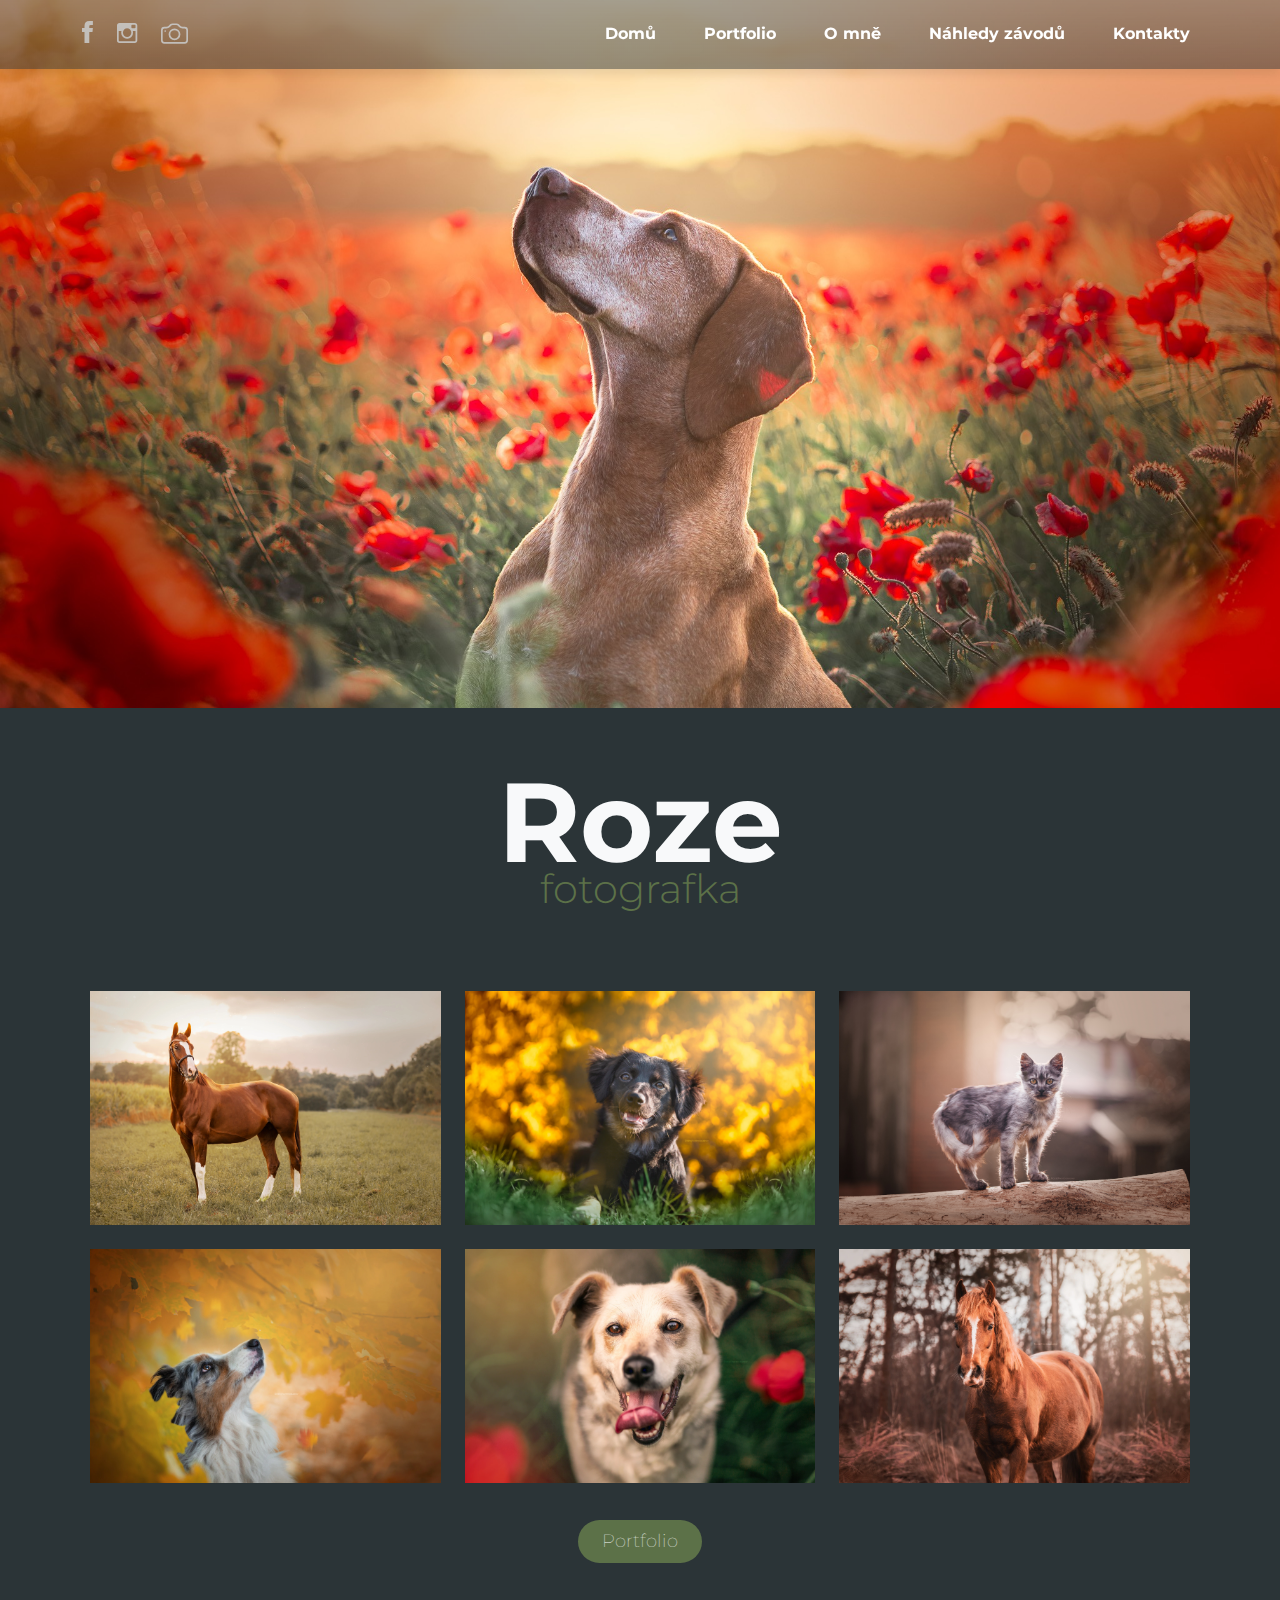
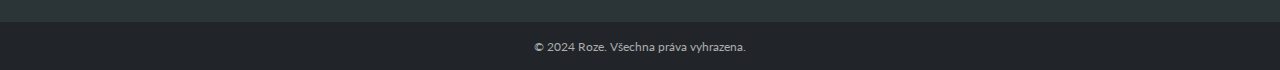
==== index.html @ ae6b80ac "roze web" ====
<!DOCTYPE html>
<html lang="cs">
<head>
    <meta charset="utf-8">
    <meta name="viewport" content="width=device-width, initial-scale=1.0, shrink-to-fit=no">
    <title>Roze fotografka</title>
    <meta name="description" content="Specializujeme se na fotografii psů a závodů koní. Zachyťte jedinečné momenty se svými mazlíčky nebo zvířaty v akci. Prohlédněte si naše portfolio a objednejte si profesionální focení!">
    <meta name="twitter:image" content="https://rozephotography.cz/assets/img/android-chrome-512x512.png">
    <meta property="og:image" content="https://rozephotography.cz/assets/img/uvodka.webp">
    <meta property="og:type" content="website">
    <meta property="og:title" content="Roze Photography">
    <meta name="twitter:title" content="Roze Photography">
    <meta property="og:url" content="https://www.rozephotography.cz">
    <script type="application/ld+json">
        {
            "@context": "http://schema.org",
            "@type": "WebSite",
            "name": "Roze Photography",
            "url": "https://rozephotography.cz"
        }
    </script>
    <link rel="apple-touch-icon" type="image/png" sizes="180x180" href="assets/img/apple-touch-icon.png">
    <link rel="icon" type="image/png" sizes="16x16" href="assets/img/favicon-16x16.png">
    <link rel="icon" type="image/png" sizes="32x32" href="assets/img/favicon-32x32.png" media="(prefers-color-scheme: dark)">
    <link rel="icon" type="image/png" sizes="32x32" href="assets/img/favicon-32x32.png">
    <link rel="icon" type="image/png" sizes="32x32" href="assets/img/favicon-32x32.png" media="(prefers-color-scheme: dark)">
    <link rel="icon" type="image/png" sizes="180x180" href="assets/img/apple-touch-icon.png">
    <link rel="icon" type="image/png" sizes="192x192" href="assets/img/android-chrome-192x192.png">
    <link rel="icon" type="image/png" sizes="512x512" href="assets/img/android-chrome-512x512.png">
    <link rel="stylesheet" href="assets/bootstrap/css/bootstrap.min.css">
    <link rel="stylesheet" href="https://fonts.googleapis.com/css?family=Lato:300,400,700&amp;display=swap">
    <link rel="stylesheet" href="https://fonts.googleapis.com/css?family=Montserrat:300,400,700,900&amp;display=swap">
    <link rel="stylesheet" href="assets/fonts/ionicons.min.css">
    <link rel="stylesheet" href="assets/css/bs-theme-overrides.css">
    <link rel="stylesheet" href="assets/css/Footer-Dark-icons.css">
    <link rel="stylesheet" href="assets/css/Lightbox-Gallery-baguetteBox.min.css">
    <link rel="stylesheet" href="assets/css/pikaday.min.css">
<!-- Google tag (gtag.js) -->
<script async src="https://www.googletagmanager.com/gtag/js?id=G-HXS0VCC1PY"></script>
<script>
  window.dataLayer = window.dataLayer || [];
  function gtag(){dataLayer.push(arguments);}
  gtag('js', new Date());

  gtag('config', 'G-HXS0VCC1PY');
</script>
</head>

<body class="text-center" style="color: var(--bs-primary);background: var(--bs-primary);">
    <header>
        <nav class="navbar navbar-expand-lg fixed-top bg-primary bg-opacity-50 bg-gradient portfolio-navbar gradient navbar-dark" style="color: var(--bs-secondary-color);font-family: 'Roboto Flex', sans-serif;" data-bs-theme="dark">
            <div class="container"><button data-bs-toggle="collapse" class="navbar-toggler" data-bs-target="#navbarNav"><span class="visually-hidden">Toggle navigation</span><span class="navbar-toggler-icon"></span></button>
                <div class="collapse navbar-collapse" id="navbarNav">
                    <div class="fs-4 text-start social-icons" style="padding-bottom: 0px;margin-top: -1px;margin-right: 0px;"><a class="me-3" target="_blank" href="https://www.facebook.com/roze.raw?locale=cs_CZ"><i class="icon ion-social-facebook pb-xxl-0 me-xxl-0" style="font-size: 29px;padding-bottom: 0px;margin-top: 5px;padding-top: 0px;margin-bottom: -4px;padding-right: 8px;"></i></a><a class="me-3" href="https://www.instagram.com/roze.raw/" target="_blank"><i class="icon ion-social-instagram-outline" style="font-size: 27px;padding-right: 8px;"></i></a><a href="https://eu.zonerama.com/rozeraw/1357377" target="_blank"><svg xmlns="http://www.w3.org/2000/svg" width="1em" height="1em" fill="currentColor" viewBox="0 0 16 16" class="bi bi-camera" style="font-size: 27px;padding-bottom: 0px;margin-bottom: 7px;">
                                <path d="M15 12a1 1 0 0 1-1 1H2a1 1 0 0 1-1-1V6a1 1 0 0 1 1-1h1.172a3 3 0 0 0 2.12-.879l.83-.828A1 1 0 0 1 6.827 3h2.344a1 1 0 0 1 .707.293l.828.828A3 3 0 0 0 12.828 5H14a1 1 0 0 1 1 1zM2 4a2 2 0 0 0-2 2v6a2 2 0 0 0 2 2h12a2 2 0 0 0 2-2V6a2 2 0 0 0-2-2h-1.172a2 2 0 0 1-1.414-.586l-.828-.828A2 2 0 0 0 9.172 2H6.828a2 2 0 0 0-1.414.586l-.828.828A2 2 0 0 1 3.172 4z"></path>
                                <path d="M8 11a2.5 2.5 0 1 1 0-5 2.5 2.5 0 0 1 0 5m0 1a3.5 3.5 0 1 0 0-7 3.5 3.5 0 0 0 0 7M3 6.5a.5.5 0 1 1-1 0 .5.5 0 0 1 1 0"></path>
                            </svg></a></div>
                    <ul class="navbar-nav ms-auto">
                        <li class="nav-item d-flex"><a class="nav-link active" href="index.html" style="font-family: Montserrat, sans-serif;">Domů</a></li>
                        <li class="nav-item d-flex"><a class="nav-link" href="portfolio.html" style="color: var(--bs-navbar-active-color);font-family: Montserrat, sans-serif;border-color: var(--bs-primary-border-subtle);margin-right: 0px;">Portfolio</a></li>
                        <li class="nav-item d-flex"><a class="nav-link" href="o-mne.html" style="font-family: Montserrat, sans-serif;">O mně</a></li>
                        <li class="nav-item d-flex"><a class="nav-link" style="font-family: Montserrat, sans-serif;color: rgba(255,255,255);" href="https://eu.zonerama.com/rozeraw/1287815" target="_blank">Náhledy závodů</a></li>
                        <li class="nav-item d-flex" style="padding-right: 0px;"><a class="nav-link" href="kontakty.html" style="font-family: Montserrat, sans-serif;">Kontakty</a></li>
                    </ul>
                </div>
            </div>
        </nav>
    </header>
    <main class="bg-primary page" style="color: var(--bs-primary-text-emphasis);background: var(--bs-primary);padding-top: 90px;">
        <section class="text-center portfolio-block block-intro" style="margin-bottom: 237px;background: url(&quot;assets/img/uvodka.jpg&quot;) center / cover, var(--bs-primary);margin-top: -96px;padding-bottom: 614px;"></section>
        <section>
            <div class="heading" style="margin-bottom: -42px;padding-bottom: 41px;">
                <h1 class="fw-bolder text-center text-light" style="margin-top: -190px;font-size: 112px;font-family: Montserrat, sans-serif;padding-top: 0px;padding-bottom: 0px;margin-bottom: 0px;font-weight: bold;--bs-body-font-weight: 900;">Roze</h1>
                <p class="fs-1 fw-light text-center" style="color:#5c7148;padding-bottom:0px;margin-bottom:17px;font-family:Montserrat, sans-serif;padding-top:0px;margin-top:-30px;--bs-body-font-weight:300;">fotografka</p>
            </div>
        </section>
        <section class="photo-gallery py-4 py-xl-5 pb-5" style="margin-bottom: 1px;padding-bottom: 31px;">
            <div class="container">
                <div class="row gx-2 gy-2 row-cols-1 row-cols-md-2 row-cols-xl-3 photos" data-bss-baguettebox="">
                    <div class="col item" style="background: var(--bs-primary);"><a href="assets/img/4.webp"><img class="img-fluid" src="assets/img/4.webp" style="padding: 0.5em;" alt=""></a></div>
                    <div class="col item" style="background: var(--bs-primary);"><a href="assets/img/2.webp"><img class="img-fluid" src="assets/img/2.webp" style="padding: 0.5em;" alt=""></a></div>
                    <div class="col item" style="background: var(--bs-primary);"><a href="assets/img/ulem.webp"><img class="img-fluid" src="assets/img/ulem.webp" style="padding: 0.5em;" alt=""></a></div>
                    <div class="col item" style="background: var(--bs-primary);"><a href="assets/img/5.webp"><img class="img-fluid" src="assets/img/5.webp" style="padding: 0.5em;" alt=""></a></div>
                    <div class="col item" style="background: var(--bs-primary);"><a href="assets/img/3.webp"><img class="img-fluid" src="assets/img/3.webp" style="padding: 0.5em;" alt=""></a></div>
                    <div class="col item" style="background: var(--bs-primary);"><a href="assets/img/1.webp"><img class="img-fluid" src="assets/img/1-1.webp" style="padding: 0.5em;margin: 0px;" alt=""></a></div>
                </div>
            </div>
            <div style="padding-top: 29px;padding-bottom: 5px;"><a class="btn btn-success btn-lg active fw-lighter text-center link-light me-xxl-0 mt-0 pe-4 ps-4 pt-2 pb-2 mb-xxl-0 mt-xxl-1 mb-4" role="button" style="background: #5c7148;border-style: none;border-color: var(--bs-btn-color);font-family: Montserrat, sans-serif;padding: 12px 24px;font-size: 18px;margin-bottom: 0px;margin-top: 0px;" href="portfolio.html">Portfolio</a></div>
        </section>
    </main>
    <footer class="text-center bg-dark" style="color: var(--bs-body-bg);padding-top: 1px;margin-top: -19px;">
        <div class="container text-white" style="padding-top: 15px;padding-bottom: 14px;">
            <p class="mb-0" style="color: var(--bs-primary-border-subtle);font-size: 12px;">© 2024 Roze. Všechna práva vyhrazena.</p>
        </div>
    </footer>
    <script src="assets/bootstrap/js/bootstrap.min.js"></script>
    <script src="assets/js/Lightbox-Gallery-baguetteBox.min.js"></script>
    <script src="assets/js/Lightbox-Gallery.js"></script>
    <script src="assets/js/pikaday.min.js"></script>
    <script src="assets/js/theme.js"></script>
</body>

</html>
---- assets/css/bs-theme-overrides.css ----
:root, [data-bs-theme=light] {
  --bs-primary: #2b3437;
  --bs-primary-rgb: 43,52,55;
  --bs-primary-text-emphasis: #111516;
  --bs-primary-bg-subtle: #D5D6D7;
  --bs-primary-border-subtle: #AAAEAF;
  --bs-success: #04996d;
  --bs-success-rgb: 4,153,109;
  --bs-success-text-emphasis: #023D2C;
  --bs-success-bg-subtle: #CDEBE2;
  --bs-success-border-subtle: #9BD6C5;
}

.btn-primary {
  --bs-btn-color: #fff;
  --bs-btn-bg: #2b3437;
  --bs-btn-border-color: #2b3437;
  --bs-btn-hover-color: #fff;
  --bs-btn-hover-bg: #252C2F;
  --bs-btn-hover-border-color: #222A2C;
  --bs-btn-focus-shadow-rgb: 223,225,225;
  --bs-btn-active-color: #fff;
  --bs-btn-active-bg: #222A2C;
  --bs-btn-active-border-color: #202729;
  --bs-btn-disabled-color: #fff;
  --bs-btn-disabled-bg: #2b3437;
  --bs-btn-disabled-border-color: #2b3437;
}

.btn-outline-primary {
  --bs-btn-color: #2b3437;
  --bs-btn-border-color: #2b3437;
  --bs-btn-focus-shadow-rgb: 43,52,55;
  --bs-btn-hover-color: #fff;
  --bs-btn-hover-bg: #2b3437;
  --bs-btn-hover-border-color: #2b3437;
  --bs-btn-active-color: #fff;
  --bs-btn-active-bg: #2b3437;
  --bs-btn-active-border-color: #2b3437;
  --bs-btn-disabled-color: #2b3437;
  --bs-btn-disabled-bg: transparent;
  --bs-btn-disabled-border-color: #2b3437;
}

.btn-success {
  --bs-btn-color: #000000;
  --bs-btn-bg: #04996d;
  --bs-btn-border-color: #04996d;
  --bs-btn-hover-color: #000000;
  --bs-btn-hover-bg: #2AA883;
  --bs-btn-hover-border-color: #1DA37C;
  --bs-btn-focus-shadow-rgb: 1,23,16;
  --bs-btn-active-color: #000000;
  --bs-btn-active-bg: #36AD8A;
  --bs-btn-active-border-color: #1DA37C;
  --bs-btn-disabled-color: #000000;
  --bs-btn-disabled-bg: #04996d;
  --bs-btn-disabled-border-color: #04996d;
}

.btn-outline-success {
  --bs-btn-color: #04996d;
  --bs-btn-border-color: #04996d;
  --bs-btn-focus-shadow-rgb: 4,153,109;
  --bs-btn-hover-color: #000000;
  --bs-btn-hover-bg: #04996d;
  --bs-btn-hover-border-color: #04996d;
  --bs-btn-active-color: #000000;
  --bs-btn-active-bg: #04996d;
  --bs-btn-active-border-color: #04996d;
  --bs-btn-disabled-color: #04996d;
  --bs-btn-disabled-bg: transparent;
  --bs-btn-disabled-border-color: #04996d;
}

[data-bs-theme=dark] {
  --bs-link-color: #424344;
  --bs-link-color-rgb: 66,67,68;
  --bs-link-hover-color: #515254;
  --bs-link-hover-color-rgb: 81,82,84;
  --bs-link-decoration: blink;
  --bs-focus-ring-opacity: 0.1;
}
---- assets/css/Footer-Dark-icons.css ----
.bs-icon {
  --bs-icon-size: .75rem;
  display: flex;
  flex-shrink: 0;
  justify-content: center;
  align-items: center;
  font-size: var(--bs-icon-size);
  width: calc(var(--bs-icon-size) * 2);
  height: calc(var(--bs-icon-size) * 2);
  color: var(--bs-primary);
}

.bs-icon-xs {
  --bs-icon-size: 1rem;
  width: calc(var(--bs-icon-size) * 1.5);
  height: calc(var(--bs-icon-size) * 1.5);
}

.bs-icon-sm {
  --bs-icon-size: 1rem;
}

.bs-icon-md {
  --bs-icon-size: 1.5rem;
}

.bs-icon-lg {
  --bs-icon-size: 2rem;
}

.bs-icon-xl {
  --bs-icon-size: 2.5rem;
}

.bs-icon.bs-icon-primary {
  color: var(--bs-white);
  background: var(--bs-primary);
}

.bs-icon.bs-icon-primary-light {
  color: var(--bs-primary);
  background: rgba(var(--bs-primary-rgb), .2);
}

.bs-icon.bs-icon-semi-white {
  color: var(--bs-primary);
  background: rgba(255, 255, 255, .5);
}

.bs-icon.bs-icon-rounded {
  border-radius: .5rem;
}

.bs-icon.bs-icon-circle {
  border-radius: 50%;
}

a {
}

a {
}

dropdown:hover {
  display: block;
  margin-top: 0;
}
---- assets/css/pikaday.min.css ----
/* !
 * Pikaday
 * Copyright © 2014 David Bushell | BSD & MIT license | http://dbushell.com/ */

.pika-single {
  z-index: 9999;
  display: block;
  position: relative;
  color: #333;
  background: #fff;
  border: 1px solid #ccc;
  border-bottom-color: #bbb;
  font-family: "Helvetica Neue",Helvetica,Arial,sans-serif;
}

.pika-single:after, .pika-single:before {
  content: " ";
  display: table;
}

.pika-single:after {
  clear: both;
}

.pika-single.is-hidden {
  display: none;
}

.pika-single.is-bound {
  position: absolute;
  box-shadow: 0 5px 15px -5px rgba(0,0,0,.5);
}

.pika-lendar {
  float: left;
  width: 240px;
  margin: 8px;
}

.pika-title {
  position: relative;
  text-align: center;
}

.pika-label {
  display: inline-block;
  position: relative;
  z-index: 9999;
  overflow: hidden;
  margin: 0;
  padding: 5px 3px;
  font-size: 14px;
  line-height: 20px;
  font-weight: 700;
  background-color: #fff;
}

.pika-title select {
  cursor: pointer;
  position: absolute;
  z-index: 9998;
  margin: 0;
  left: 0;
  top: 5px;
  opacity: 0;
}

.pika-next, .pika-prev {
  display: block;
  cursor: pointer;
  position: relative;
  outline: 0;
  border: 0;
  padding: 0;
  width: 20px;
  height: 30px;
  text-indent: 20px;
  white-space: nowrap;
  overflow: hidden;
  background-color: transparent;
  background-position: center center;
  background-repeat: no-repeat;
  background-size: 75% 75%;
  opacity: .5;
}

.pika-next:hover, .pika-prev:hover {
  opacity: 1;
}

.is-rtl .pika-next, .pika-prev {
  float: left;
  background-image: url([data-uri]);
}

.is-rtl .pika-prev, .pika-next {
  float: right;
  background-image: url([data-uri]);
}

.pika-next.is-disabled, .pika-prev.is-disabled {
  cursor: default;
  opacity: .2;
}

.pika-select {
  display: inline-block;
}

.pika-table {
  width: 100%;
  border-collapse: collapse;
  border-spacing: 0;
  border: 0;
}

.pika-table td, .pika-table th {
  width: 14.285714285714286%;
  padding: 0;
}

.pika-table th {
  color: #999;
  font-size: 12px;
  line-height: 25px;
  font-weight: 700;
  text-align: center;
}

.pika-button {
  cursor: pointer;
  display: block;
  box-sizing: border-box;
  -moz-box-sizing: border-box;
  outline: 0;
  border: 0;
  margin: 0;
  width: 100%;
  padding: 5px;
  color: #666;
  font-size: 12px;
  line-height: 15px;
  text-align: right;
  background: #f5f5f5;
}

.pika-week {
  font-size: 11px;
  color: #999;
}

.is-today .pika-button {
  color: #3af;
  font-weight: 700;
}

.has-event .pika-button, .is-selected .pika-button {
  color: #fff;
  font-weight: 700;
  background: #3af;
  box-shadow: inset 0 1px 3px #178fe5;
  border-radius: 3px;
}

.has-event .pika-button {
  background: #005da9;
  box-shadow: inset 0 1px 3px #0076c9;
}

.is-disabled .pika-button, .is-inrange .pika-button {
  background: #d5e9f7;
}

.is-startrange .pika-button {
  color: #fff;
  background: #6cb31d;
  box-shadow: none;
  border-radius: 3px;
}

.is-endrange .pika-button {
  color: #fff;
  background: #3af;
  box-shadow: none;
  border-radius: 3px;
}

.is-disabled .pika-button {
  pointer-events: none;
  cursor: default;
  color: #999;
  opacity: .3;
}

.is-outside-current-month .pika-button {
  color: #999;
  opacity: .3;
}

.is-selection-disabled {
  pointer-events: none;
  cursor: default;
}

.pika-button:hover, .pika-row.pick-whole-week:hover .pika-button {
  color: #fff;
  background: #ff8000;
  box-shadow: none;
  border-radius: 3px;
}

.pika-table abbr {
  border-bottom: none;
  cursor: help;
}

/* # sourceMappingURL=pikaday.min.css.map */

.page-footer .links a {
  font-size: 1.2rem;
}

.portfolio-block.cv .group .item {
  border-bottom: 1px solid var(--bs-dark-bg-subtle);
}

.portfolio-navbar.gradient {
  color: var(--bs-secondary-color);
  margin-bottom: 0px;
  padding-top: 13px;
  padding-bottom: 13px;
}

.image {
  padding: 5px;
  background: var(--bs-primary);
}
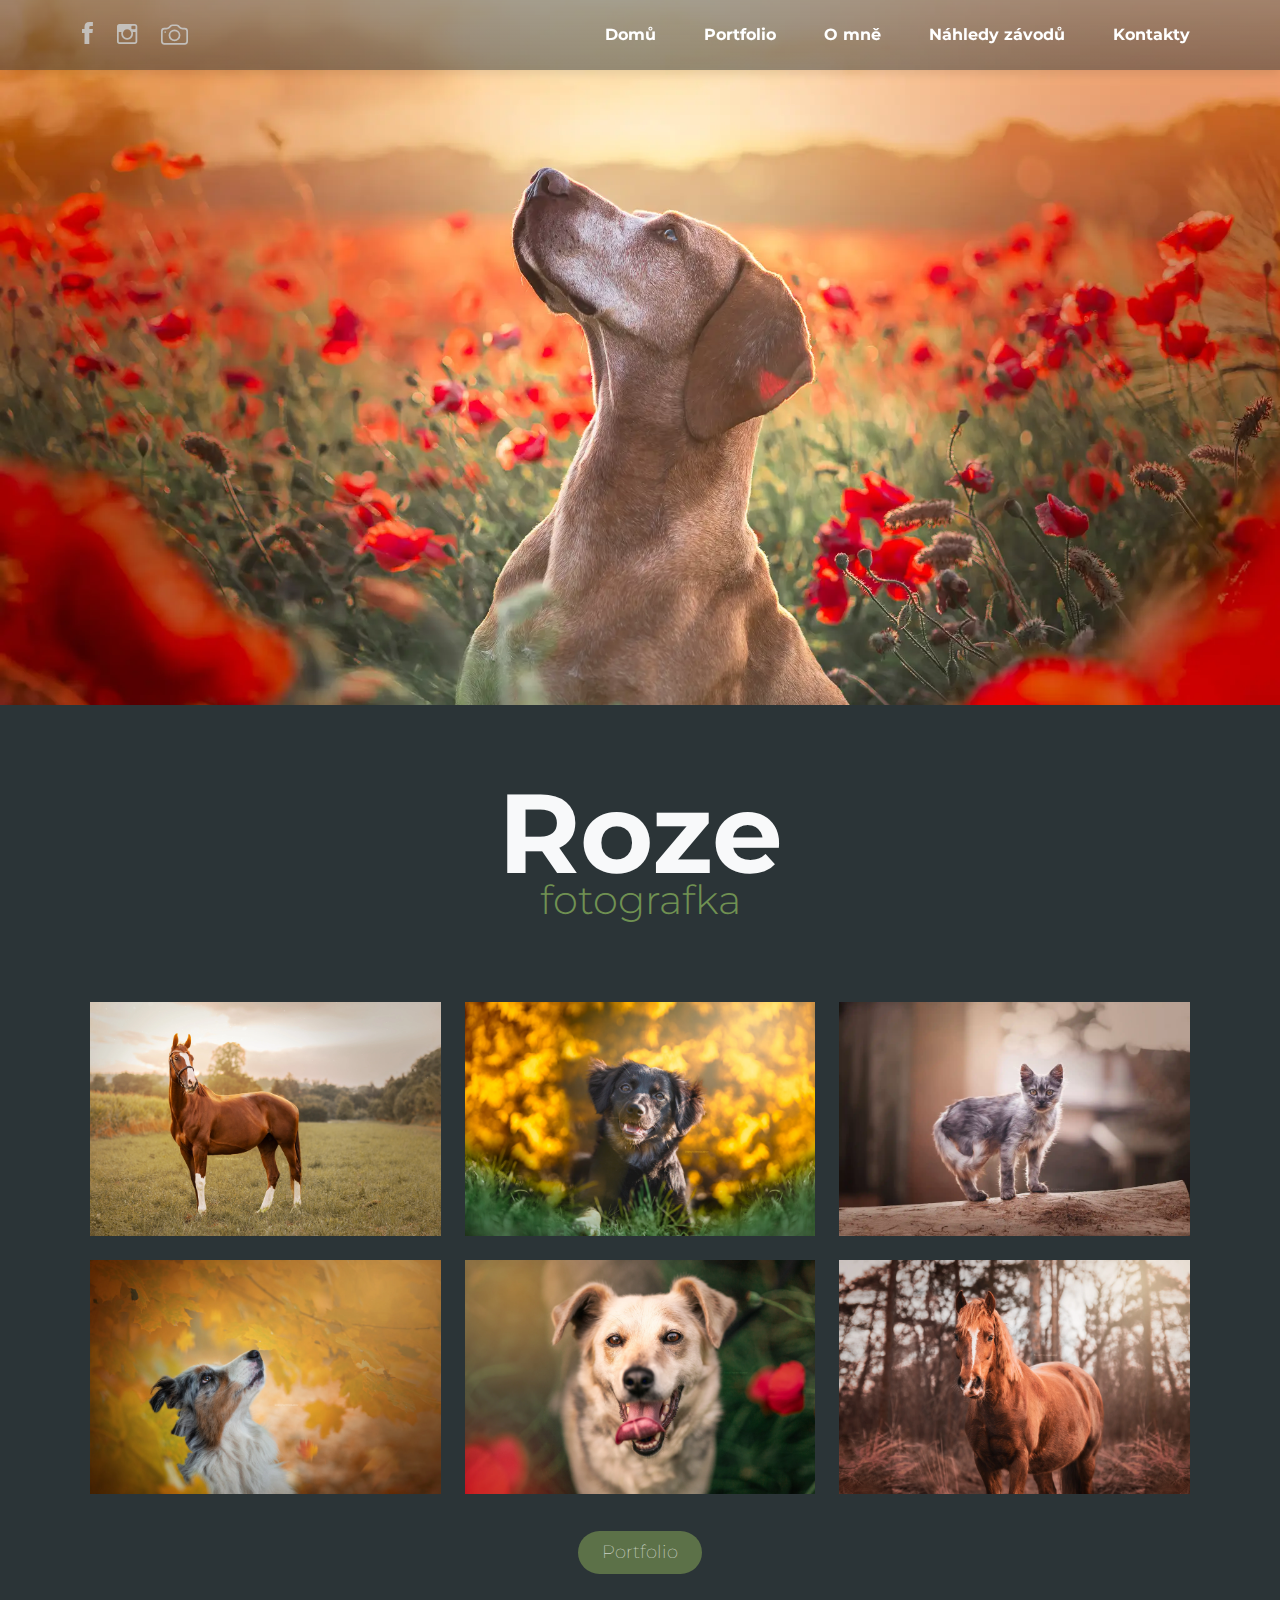
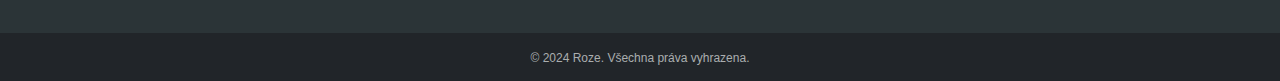
==== commit 835f3224: "zmena- nachystaní na aktualizaci fotek" ====
--- a/index.html
+++ b/index.html
@@ -1,11 +1,9 @@
 <!DOCTYPE html>
-<html lang="cs">
+<html data-bs-theme="light" lang="cs">
+
 <head>
     <meta charset="utf-8">
-    <meta name="viewport" content="width=device-width, initial-scale=1.0, shrink-to-fit=no">
-    <title>Roze fotografka</title>
-    <meta name="description" content="Specializujeme se na fotografii psů a závodů koní. Zachyťte jedinečné momenty se svými mazlíčky nebo zvířaty v akci. Prohlédněte si naše portfolio a objednejte si profesionální focení!">
-    <meta name="twitter:image" content="https://rozephotography.cz/assets/img/android-chrome-512x512.png">
+<meta name="twitter:image" content="https://rozephotography.cz/assets/img/android-chrome-512x512.png">
     <meta property="og:image" content="https://rozephotography.cz/assets/img/uvodka.webp">
     <meta property="og:type" content="website">
     <meta property="og:title" content="Roze Photography">
@@ -19,22 +17,33 @@
             "url": "https://rozephotography.cz"
         }
     </script>
-    <link rel="apple-touch-icon" type="image/png" sizes="180x180" href="assets/img/apple-touch-icon.png">
-    <link rel="icon" type="image/png" sizes="16x16" href="assets/img/favicon-16x16.png">
-    <link rel="icon" type="image/png" sizes="32x32" href="assets/img/favicon-32x32.png" media="(prefers-color-scheme: dark)">
-    <link rel="icon" type="image/png" sizes="32x32" href="assets/img/favicon-32x32.png">
-    <link rel="icon" type="image/png" sizes="32x32" href="assets/img/favicon-32x32.png" media="(prefers-color-scheme: dark)">
-    <link rel="icon" type="image/png" sizes="180x180" href="assets/img/apple-touch-icon.png">
-    <link rel="icon" type="image/png" sizes="192x192" href="assets/img/android-chrome-192x192.png">
-    <link rel="icon" type="image/png" sizes="512x512" href="assets/img/android-chrome-512x512.png">
+    <meta name="viewport" content="width=device-width, initial-scale=1.0, shrink-to-fit=no">
+    <title>Vítejte na webu Roze Photography | Fotografické portfolio</title>
+    <meta property="og:image" content="assets/img/uvodka.webp">
+    <meta property="og:type" content="website">
+    <meta property="og:title" content="Vítejte na webu Roze Photography | Fotografické portfolio">
+    <meta name="description" content="Vítejte na stránkách Roze Photography, fotografky z Prostějova specializující se na fotografování zvířat, zejména psů a koní. Prohlédněte si mé portfolio a zjistěte více o mé práci.">
+    <link rel="apple-touch-icon" type="image/png" sizes="180x180" href="assets/img/img/apple-touch-icon.png">
+    <link rel="icon" type="image/png" sizes="16x16" href="assets/img/img/favicon-16x16.png">
+    <link rel="icon" type="image/png" sizes="16x16" href="assets/img/img/favicon-16x16.png" media="(prefers-color-scheme: dark)">
+    <link rel="icon" type="image/png" sizes="32x32" href="assets/img/img/favicon-32x32.png">
+    <link rel="icon" type="image/png" sizes="32x32" href="assets/img/img/favicon-32x32.png" media="(prefers-color-scheme: dark)">
+    <link rel="icon" type="image/png" sizes="180x180" href="assets/img/img/apple-touch-icon.png">
+    <link rel="icon" type="image/png" sizes="192x192" href="assets/img/img/android-chrome-192x192.png">
+    <link rel="icon" type="image/png" sizes="512x512" href="assets/img/img/android-chrome-512x512.png">
     <link rel="stylesheet" href="assets/bootstrap/css/bootstrap.min.css">
-    <link rel="stylesheet" href="https://fonts.googleapis.com/css?family=Lato:300,400,700&amp;display=swap">
     <link rel="stylesheet" href="https://fonts.googleapis.com/css?family=Montserrat:300,400,700,900&amp;display=swap">
+    <link rel="stylesheet" href="assets/css/Ionicons.css">
+    <link rel="stylesheet" href="assets/css/LineAwesome.css">
     <link rel="stylesheet" href="assets/fonts/ionicons.min.css">
-    <link rel="stylesheet" href="assets/css/bs-theme-overrides.css">
-    <link rel="stylesheet" href="assets/css/Footer-Dark-icons.css">
-    <link rel="stylesheet" href="assets/css/Lightbox-Gallery-baguetteBox.min.css">
-    <link rel="stylesheet" href="assets/css/pikaday.min.css">
+    <link rel="stylesheet" href="assets/css/bootstrap/css/bootstrap.min-1.css">
+    <link rel="stylesheet" href="assets/css/bootstrap/css/bootstrap.min.css">
+    <link rel="stylesheet" href="assets/css/css/bs-theme-overrides.css">
+    <link rel="stylesheet" href="assets/css/css/Footer-Dark-icons.css">
+    <link rel="stylesheet" href="assets/css/css/Lightbox-Gallery-baguetteBox.min.css">
+    <link rel="stylesheet" href="assets/css/fonts/ionicons.min.css">
+    <link rel="stylesheet" href="assets/css/css/pikaday.min.css">
+    <link rel="stylesheet" href="assets/css/fonts/line-awesome.min.css">
 <!-- Google tag (gtag.js) -->
 <script async src="https://www.googletagmanager.com/gtag/js?id=G-HXS0VCC1PY"></script>
 <script>
@@ -46,58 +55,61 @@
 </script>
 </head>
 
-<body class="text-center" style="color: var(--bs-primary);background: var(--bs-primary);">
+<body class="text-center" style="color:var(--bs-primary);background:var(--bs-primary);">
     <header>
-        <nav class="navbar navbar-expand-lg fixed-top bg-primary bg-opacity-50 bg-gradient portfolio-navbar gradient navbar-dark" style="color: var(--bs-secondary-color);font-family: 'Roboto Flex', sans-serif;" data-bs-theme="dark">
-            <div class="container"><button data-bs-toggle="collapse" class="navbar-toggler" data-bs-target="#navbarNav"><span class="visually-hidden">Toggle navigation</span><span class="navbar-toggler-icon"></span></button>
+        <nav class="navbar navbar-expand-lg fixed-top bg-primary bg-opacity-50 bg-gradient portfolio-navbar gradient navbar-dark" style="font-family: 'Roboto Flex', sans-serif;" data-bs-theme="dark">
+            <div class="container"><button data-bs-toggle="collapse" data-bs-target="#navbarNav" class="navbar-toggler" style="color: rgb(255, 255, 255);font-family: Montserrat, sans-serif;border-color: rgb(255, 255, 255);border-radius: 40px;"><span class="visually-hidden">Toggle navigation</span><span class="navbar-toggler-icon" style="color: rgb(255,255,255);"></span></button>
                 <div class="collapse navbar-collapse" id="navbarNav">
-                    <div class="fs-4 text-start social-icons" style="padding-bottom: 0px;margin-top: -1px;margin-right: 0px;"><a class="me-3" target="_blank" href="https://www.facebook.com/roze.raw?locale=cs_CZ"><i class="icon ion-social-facebook pb-xxl-0 me-xxl-0" style="font-size: 29px;padding-bottom: 0px;margin-top: 5px;padding-top: 0px;margin-bottom: -4px;padding-right: 8px;"></i></a><a class="me-3" href="https://www.instagram.com/roze.raw/" target="_blank"><i class="icon ion-social-instagram-outline" style="font-size: 27px;padding-right: 8px;"></i></a><a href="https://eu.zonerama.com/rozeraw/1357377" target="_blank"><svg xmlns="http://www.w3.org/2000/svg" width="1em" height="1em" fill="currentColor" viewBox="0 0 16 16" class="bi bi-camera" style="font-size: 27px;padding-bottom: 0px;margin-bottom: 7px;">
+                    <div class="fs-4 text-start social-icons mt-sm-3 mt-lg- mt-lg-0 mt-2" style="padding-bottom: 0px;margin-right: 0px;margin-top: 0px;"><a class="me-3" href="https://www.facebook.com/roze.raw?locale=cs_CZ" target="_blank"><i class="icon ion-social-facebook pb-xxl-0 me-xxl-0" style="font-size: 29px;padding-bottom: 0px;margin-top: 5px;padding-top: 0px;margin-bottom: -4px;padding-right: 8px;color: rgba(209, 216, 222, 0.75);"></i></a><a class="me-3" href="https://www.instagram.com/roze.raw/" target="_blank"><i class="icon ion-social-instagram-outline" style="font-size: 27px;padding-right: 8px;color: rgba(209, 216, 222, 0.75);margin-right: 0;"></i></a><a href="https://eu.zonerama.com/rozeraw/1357377" target="_blank"><svg xmlns="http://www.w3.org/2000/svg" width="1em" height="1em" fill="currentColor" viewBox="0 0 16 16" class="bi bi-camera" style="color: rgba(209, 216, 222, 0.75);font-size: 27px;padding-top: 0px;margin-top: -6px;">
                                 <path d="M15 12a1 1 0 0 1-1 1H2a1 1 0 0 1-1-1V6a1 1 0 0 1 1-1h1.172a3 3 0 0 0 2.12-.879l.83-.828A1 1 0 0 1 6.827 3h2.344a1 1 0 0 1 .707.293l.828.828A3 3 0 0 0 12.828 5H14a1 1 0 0 1 1 1zM2 4a2 2 0 0 0-2 2v6a2 2 0 0 0 2 2h12a2 2 0 0 0 2-2V6a2 2 0 0 0-2-2h-1.172a2 2 0 0 1-1.414-.586l-.828-.828A2 2 0 0 0 9.172 2H6.828a2 2 0 0 0-1.414.586l-.828.828A2 2 0 0 1 3.172 4z"></path>
                                 <path d="M8 11a2.5 2.5 0 1 1 0-5 2.5 2.5 0 0 1 0 5m0 1a3.5 3.5 0 1 0 0-7 3.5 3.5 0 0 0 0 7M3 6.5a.5.5 0 1 1-1 0 .5.5 0 0 1 1 0"></path>
                             </svg></a></div>
                     <ul class="navbar-nav ms-auto">
-                        <li class="nav-item d-flex"><a class="nav-link active" href="index.html" style="font-family: Montserrat, sans-serif;">Domů</a></li>
-                        <li class="nav-item d-flex"><a class="nav-link" href="portfolio.html" style="color: var(--bs-navbar-active-color);font-family: Montserrat, sans-serif;border-color: var(--bs-primary-border-subtle);margin-right: 0px;">Portfolio</a></li>
-                        <li class="nav-item d-flex"><a class="nav-link" href="o-mne.html" style="font-family: Montserrat, sans-serif;">O mně</a></li>
-                        <li class="nav-item d-flex"><a class="nav-link" style="font-family: Montserrat, sans-serif;color: rgba(255,255,255);" href="https://eu.zonerama.com/rozeraw/1287815" target="_blank">Náhledy závodů</a></li>
-                        <li class="nav-item d-flex" style="padding-right: 0px;"><a class="nav-link" href="kontakty.html" style="font-family: Montserrat, sans-serif;">Kontakty</a></li>
+                        <li class="nav-item d-flex"><a class="nav-link active" href="index.html" style="font-family:Montserrat, sans-serif;">Domů</a></li>
+                        <li class="nav-item d-flex"><a class="nav-link" href="portfolio.html" style="color:var(--bs-navbar-active-color);font-family:Montserrat, sans-serif;border-color:var(--bs-primary-border-subtle);margin-right:0px;">Portfolio</a></li>
+                        <li class="nav-item d-flex"><a class="nav-link" href="o-mne.html" style="font-family: Montserrat, sans-serif;color: rgba(255,255,255);">O mně</a></li>
+                        <li class="nav-item d-flex"><a class="nav-link" href="https://eu.zonerama.com/rozeraw/1287815" style="font-family:Montserrat, sans-serif;color:rgba(255,255,255);" target="_blank">Náhledy závodů</a></li>
+                        <li class="nav-item d-flex" style="padding-right:0px;"><a class="nav-link" href="kontakty.html" style="font-family: Montserrat, sans-serif;color: rgba(255,255,255);">Kontakty</a></li>
                     </ul>
                 </div>
             </div>
         </nav>
     </header>
-    <main class="bg-primary page" style="color: var(--bs-primary-text-emphasis);background: var(--bs-primary);padding-top: 90px;">
-        <section class="text-center portfolio-block block-intro" style="margin-bottom: 237px;background: url(&quot;assets/img/uvodka.jpg&quot;) center / cover, var(--bs-primary);margin-top: -96px;padding-bottom: 614px;"></section>
+    <main class="bg-primary page" style="color:var(--bs-primary-text-emphasis);background:var(--bs-primary);padding-top:90px;">
+        <section class="text-center portfolio-block block-intro" style="background: url(&quot;assets/img/uvodka.webp&quot;) center / cover, var(--bs-primary);padding-top: 195px;margin-top: -92px;padding-bottom: 512px;margin-bottom: 251px;"></section>
         <section>
-            <div class="heading" style="margin-bottom: -42px;padding-bottom: 41px;">
-                <h1 class="fw-bolder text-center text-light" style="margin-top: -190px;font-size: 112px;font-family: Montserrat, sans-serif;padding-top: 0px;padding-bottom: 0px;margin-bottom: 0px;font-weight: bold;--bs-body-font-weight: 900;">Roze</h1>
-                <p class="fs-1 fw-light text-center" style="color:#5c7148;padding-bottom:0px;margin-bottom:17px;font-family:Montserrat, sans-serif;padding-top:0px;margin-top:-30px;--bs-body-font-weight:300;">fotografka</p>
+            <div class="heading" style="margin-bottom:-42px;padding-bottom:41px;">
+                <h1 class="fw-bolder text-center text-light" style="margin-top: -190px;font-size: 112px;font-family: Montserrat, sans-serif;padding-bottom: 0px;margin-bottom: 0px;font-weight: bold;--bs-body-font-weight: 900;padding-top: 0px;">Roze</h1>
+                <p class="fs-1 fw-light text-center" style="color:#709152;padding-bottom:0px;margin-bottom:17px;font-family:Montserrat, sans-serif;padding-top:0px;margin-top:-30px;--bs-body-font-weight:300;">fotografka</p>
             </div>
         </section>
-        <section class="photo-gallery py-4 py-xl-5 pb-5" style="margin-bottom: 1px;padding-bottom: 31px;">
+        <section class="photo-gallery py-4 py-xl-5 pb-5" style="margin-bottom:1px;padding-bottom:31px;">
             <div class="container">
                 <div class="row gx-2 gy-2 row-cols-1 row-cols-md-2 row-cols-xl-3 photos" data-bss-baguettebox="">
-                    <div class="col item" style="background: var(--bs-primary);"><a href="assets/img/4.webp"><img class="img-fluid" src="assets/img/4.webp" style="padding: 0.5em;" alt=""></a></div>
-                    <div class="col item" style="background: var(--bs-primary);"><a href="assets/img/2.webp"><img class="img-fluid" src="assets/img/2.webp" style="padding: 0.5em;" alt=""></a></div>
-                    <div class="col item" style="background: var(--bs-primary);"><a href="assets/img/ulem.webp"><img class="img-fluid" src="assets/img/ulem.webp" style="padding: 0.5em;" alt=""></a></div>
-                    <div class="col item" style="background: var(--bs-primary);"><a href="assets/img/5.webp"><img class="img-fluid" src="assets/img/5.webp" style="padding: 0.5em;" alt=""></a></div>
-                    <div class="col item" style="background: var(--bs-primary);"><a href="assets/img/3.webp"><img class="img-fluid" src="assets/img/3.webp" style="padding: 0.5em;" alt=""></a></div>
-                    <div class="col item" style="background: var(--bs-primary);"><a href="assets/img/1.webp"><img class="img-fluid" src="assets/img/1-1.webp" style="padding: 0.5em;margin: 0px;" alt=""></a></div>
+                    <div class="col item" style="background:var(--bs-primary);"><a href="assets/img/4.webp"><img class="img-fluid" src="assets/img/4.webp" style="padding:0.5em;" alt="Fotka koně" aria-label="Náhled na fotku koně"></a></div>
+                    <div class="col item" style="background:var(--bs-primary);"><a href="assets/img/2.webp"><img class="img-fluid" src="assets/img/2.webp" style="padding:0.5em;" alt="Fotka psa" aria-label="Náhled na fotku psa"></a></div>
+                    <div class="col item" style="background:var(--bs-primary);"><a href="assets/img/ulem.webp"><img class="img-fluid" src="assets/img/ulem.webp" style="padding:0.5em;" alt="Fotka kočky" aria-label="Náhled na fotku kočky"></a></div>
+                    <div class="col item" style="background:var(--bs-primary);"><a href="assets/img/5.webp"><img class="img-fluid" src="assets/img/5.webp" style="padding:0.5em;" alt="Portrét psa" aria-label="Náhled na portrét psa"></a></div>
+                    <div class="col item" style="background:var(--bs-primary);"><a href="assets/img/3.webp"><img class="img-fluid" src="assets/img/3.webp" style="padding:0.5em;" alt="Portrét psa" aria-label="Náhled na portrét psa"></a></div>
+                    <div class="col item" style="background:var(--bs-primary);"><a href="assets/img/1.webp"><img class="img-fluid" src="assets/img/1.webp" style="padding:0.5em;margin:0px;" alt="Fotka koně" aria-label="Náhled na fotku koně"></a></div>
                 </div>
             </div>
-            <div style="padding-top: 29px;padding-bottom: 5px;"><a class="btn btn-success btn-lg active fw-lighter text-center link-light me-xxl-0 mt-0 pe-4 ps-4 pt-2 pb-2 mb-xxl-0 mt-xxl-1 mb-4" role="button" style="background: #5c7148;border-style: none;border-color: var(--bs-btn-color);font-family: Montserrat, sans-serif;padding: 12px 24px;font-size: 18px;margin-bottom: 0px;margin-top: 0px;" href="portfolio.html">Portfolio</a></div>
+            <div style="padding-top:29px;padding-bottom:5px;"><a class="btn btn-success btn-lg active fw-lighter text-center link-light me-xxl-0 mt-0 pe-4 ps-4 pt-2 pb-2 mb-xxl-0 mt-xxl-1 mb-4" role="button" style="background: #5c7148;border-style: none;border-color: var(--bs-btn-color);font-family: Montserrat, sans-serif;padding: 12px 24px;font-size: 18px;margin-bottom: 0px;margin-top: 0px;border-radius: 36px;" href="portfolio.html">Portfolio</a></div>
         </section>
     </main>
-    <footer class="text-center bg-dark" style="color: var(--bs-body-bg);padding-top: 1px;margin-top: -19px;">
-        <div class="container text-white" style="padding-top: 15px;padding-bottom: 14px;">
-            <p class="mb-0" style="color: var(--bs-primary-border-subtle);font-size: 12px;">© 2024 Roze. Všechna práva vyhrazena.</p>
+    <footer class="text-center bg-dark" style="color:var(--bs-body-bg);padding-top:1px;margin-top:-19px;">
+        <div class="container text-white" style="padding-top:15px;padding-bottom:14px;">
+            <p class="mb-0" style="color:var(--bs-primary-border-subtle);font-size:12px;">© 2024 Roze. Všechna práva vyhrazena.</p>
         </div>
     </footer>
     <script src="assets/bootstrap/js/bootstrap.min.js"></script>
-    <script src="assets/js/Lightbox-Gallery-baguetteBox.min.js"></script>
-    <script src="assets/js/Lightbox-Gallery.js"></script>
-    <script src="assets/js/pikaday.min.js"></script>
-    <script src="assets/js/theme.js"></script>
+    <script src="assets/js/js/bs-init.js"></script>
+    <script src="assets/js/bootstrap/js/bootstrap.min.js"></script>
+    <script src="assets/js/js/Lightbox-Gallery-baguetteBox.min.js"></script>
+    <script src="assets/js/js/Lightbox-Gallery.js"></script>
+    <script src="assets/js/js/pikaday.min.js"></script>
+    <script src="assets/js/js/smart-forms.min.js"></script>
+    <script src="assets/js/js/theme.js"></script>
 </body>
 
 </html>